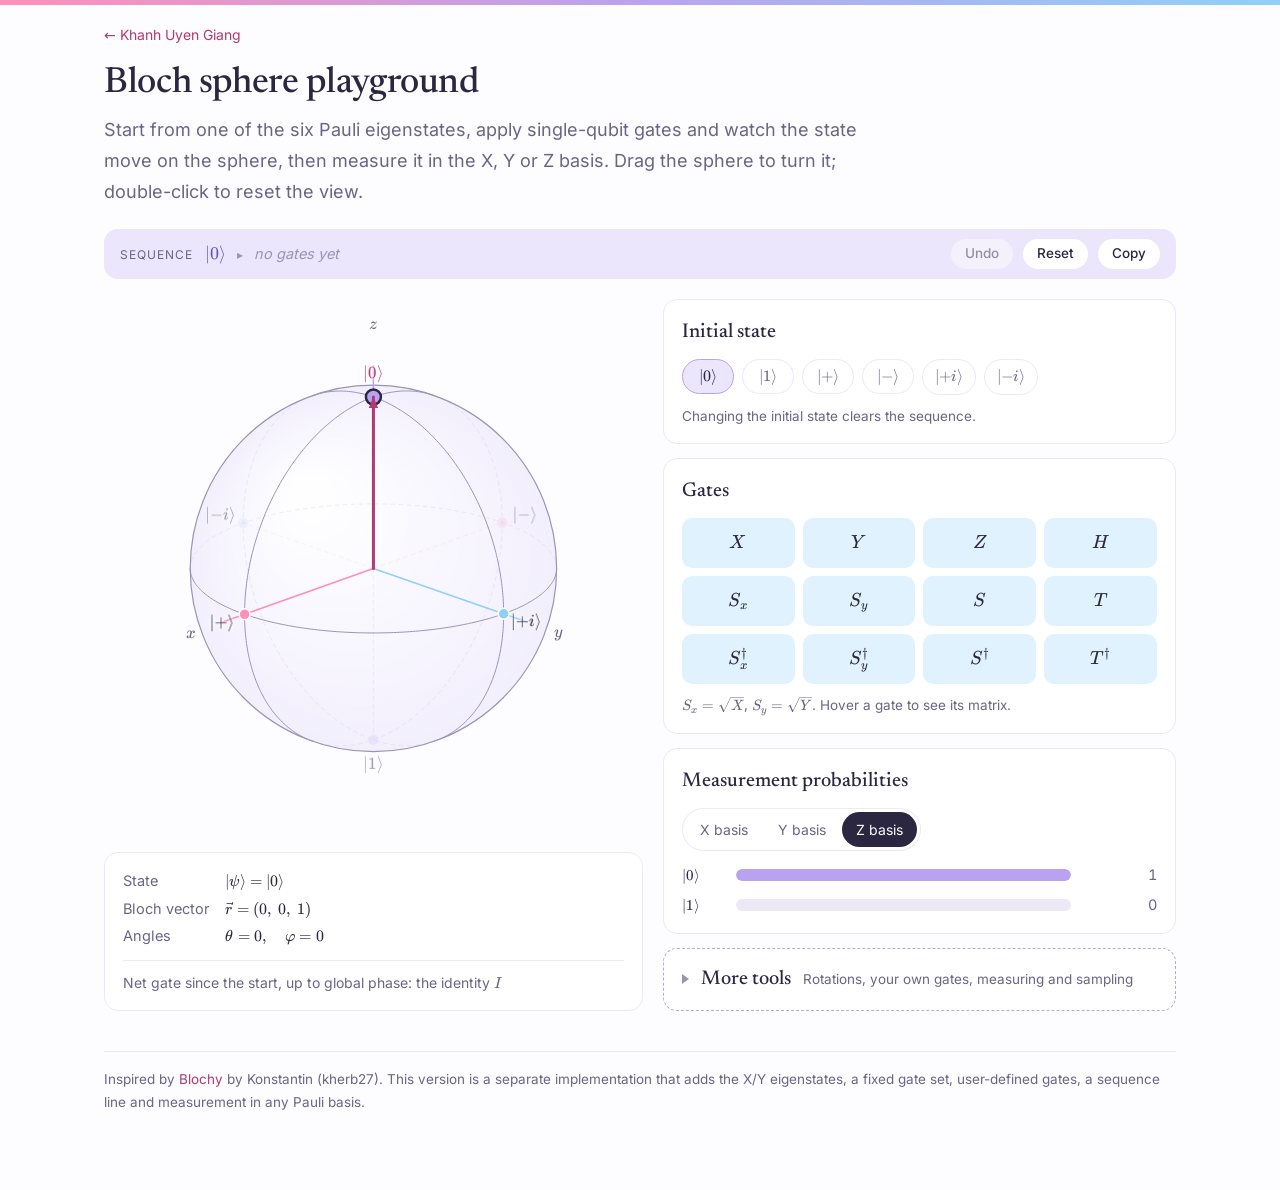
==== bloch/index.html @ 1d9f77c5 "feat: add bloch sphere playground" ====
<!doctype html>
<html lang="en">
<head>
  <meta charset="utf-8">
  <meta name="viewport" content="width=device-width, initial-scale=1">
  <title>Bloch Sphere Playground</title>
  <meta name="description" content="Interactive Bloch sphere: pick one of the six Pauli eigenstates, apply single-qubit gates and rotations, define your own gates, and measure in the X, Y or Z basis.">
  <link rel="icon" href="data:image/svg+xml,<svg xmlns='http://www.w3.org/2000/svg' viewBox='0 0 16 16'><rect width='16' height='16' rx='4' fill='%23ece6fc'/><circle cx='8' cy='8' r='3.5' fill='%23ff8fb8'/></svg>">
  <link rel="preload" href="../assets/fonts/inter-latin.woff2" as="font" type="font/woff2" crossorigin>
  <link rel="preload" href="../assets/fonts/newsreader-latin.woff2" as="font" type="font/woff2" crossorigin>
  <link rel="stylesheet" href="../assets/css/academic.css">
  <link rel="stylesheet" href="../assets/katex/katex.min.css">
  <link rel="stylesheet" href="bloch.css">
</head>
<body>
<main class="bloch">

  <header>
    <a class="back" href="../">← Khanh Uyen Giang</a>
    <h1>Bloch sphere playground</h1>
    <p class="lead">
      Start from one of the six Pauli eigenstates, apply single-qubit gates and watch the state move on the sphere,
      then measure it in the X, Y or Z basis. Drag the sphere to turn it; double-click to reset the view.
    </p>
  </header>

  <!-- ===== Sequence line ===== -->
  <section class="seq-bar" aria-label="Gate sequence">
    <div class="seq-line">
      <span class="seq-label">Sequence</span>
      <div class="seq" id="seq" role="status"></div>
    </div>
    <div class="row">
      <button class="btn secondary small" id="undo" type="button">Undo</button>
      <button class="btn secondary small" id="reset" type="button">Reset</button>
      <button class="btn secondary small" id="copy" type="button">Copy</button>
    </div>
  </section>

  <div class="layout-2">

    <!-- ===== Sphere and readout ===== -->
    <div class="sphere-col">
      <div class="sphere-wrap" id="sphere-wrap">
        <canvas id="sphere" role="img" aria-label="Bloch sphere showing the current qubit state. The state is also given as text below."></canvas>
      </div>
      <div class="panel readout">
        <dl class="params" id="readout"></dl>
        <p class="net" id="net"></p>
      </div>
    </div>

    <!-- ===== Controls ===== -->
    <div class="controls">

      <section class="panel">
        <h2>Initial state</h2>
        <div class="chips" id="init" role="radiogroup" aria-label="Initial state"></div>
        <p class="hint">Changing the initial state clears the sequence.</p>
      </section>

      <section class="panel">
        <h2>Gates</h2>
        <div class="gates" id="gates"></div>
        <div id="my-gates-wrap" hidden>
          <h3>Your gates</h3>
          <div class="gates" id="my-gates"></div>
        </div>
        <p class="hint"><span data-tex="S_x = \sqrt{X}"></span>, <span data-tex="S_y = \sqrt{Y}"></span>. Hover a gate to see its matrix.</p>
      </section>

      <section class="panel">
        <h2>Measurement probabilities</h2>
        <div class="seg" role="radiogroup" aria-label="Measurement basis" id="basis">
          <label><input type="radio" name="basis" value="X"> <span>X basis</span></label>
          <label><input type="radio" name="basis" value="Y"> <span>Y basis</span></label>
          <label><input type="radio" name="basis" value="Z" checked> <span>Z basis</span></label>
        </div>
        <div class="probs" id="probs"></div>
      </section>

      <!-- ===== More tools (collapsed by default) ===== -->
      <details class="more" id="more">
        <summary><h2>More tools</h2><span class="sub">Rotations, your own gates, measuring and sampling</span></summary>

        <section class="panel">
          <h3>Rotations</h3>
          <p class="hint"><span data-tex="R_{\hat n}(\theta) = e^{-i\theta\,\hat n\cdot\vec\sigma/2}"></span>, with <span data-tex="\theta"></span> in radians. Type expressions such as <code>pi/4</code>, <code>2pi/3</code> or <code>0.3</code>.</p>
          <div class="rots" id="rots"></div>
          <p class="err" id="rot-err" role="alert"></p>
        </section>

        <section class="panel" id="define">
          <h3>Define a gate</h3>
          <p class="hint">Saved gates are stored in this browser only. Entries accept complex expressions: <code>i</code>, <code>pi</code>, <code>sqrt(2)</code>, <code>exp(i pi/4)</code>, <code>1/√2</code>. Names may have a subscript and a dagger: <code>R_a</code> shows as <span data-tex="\mathrm{R}_{a}"></span>, <code>V†</code> as <span data-tex="V^\dagger"></span>.</p>
          <div class="row">
            <label class="field">Name <input id="g-name" maxlength="12" placeholder="e.g. sqrtT" autocomplete="off"></label>
          </div>
          <div class="seg" role="radiogroup" aria-label="Define gate by">
            <label><input type="radio" name="g-mode" value="matrix" checked> <span>Matrix</span></label>
            <label><input type="radio" name="g-mode" value="rot"> <span>Axis and angle</span></label>
          </div>
          <div id="g-matrix" class="matrix">
            <input id="m00" value="1" aria-label="Row 1, column 1">
            <input id="m01" value="0" aria-label="Row 1, column 2">
            <input id="m10" value="0" aria-label="Row 2, column 1">
            <input id="m11" value="exp(i pi/8)" aria-label="Row 2, column 2">
          </div>
          <div id="g-rot" class="axis" hidden>
            <label class="field"><span data-tex="n_x"></span> <input id="nx" value="1" aria-label="n_x"></label>
            <label class="field"><span data-tex="n_y"></span> <input id="ny" value="0" aria-label="n_y"></label>
            <label class="field"><span data-tex="n_z"></span> <input id="nz" value="1" aria-label="n_z"></label>
            <label class="field"><span data-tex="\theta"></span> <input id="ang" value="pi" aria-label="angle"></label>
          </div>
          <p class="err" id="g-err" role="alert"></p>
          <div class="row">
            <button class="btn small" id="g-save" type="button">Save gate</button>
            <button class="btn secondary small" id="g-try" type="button">Apply once</button>
          </div>
        </section>

        <section class="panel">
          <h3>Measure</h3>
          <p class="hint">Uses the basis chosen under Measurement probabilities, currently <span id="basis-now"></span>.</p>
          <div class="row">
            <button class="btn small" id="measure" type="button">Measure once (collapses)</button>
          </div>
          <div class="row shots-row">
            <label class="field">Shots <input id="shots" type="number" min="1" max="100000" value="1000"></label>
            <button class="btn secondary small" id="sample" type="button">Sample</button>
          </div>
          <div class="probs" id="counts"></div>
        </section>
      </details>

    </div>
  </div>

  <p class="credit">
    Inspired by <a href="https://github.com/kherb27/Blochy">Blochy</a> by Konstantin (kherb27).
    This version is a separate implementation that adds the X/Y eigenstates, a fixed gate set, user-defined gates, a sequence line and measurement in any Pauli basis.
  </p>
</main>

<script src="../assets/katex/katex.min.js"></script>
<script src="bloch.js"></script>
</body>
</html>
---- assets/css/academic.css ----
/* Academic homepage: calm, typographic, with pastel pink / lavender / blue accents. */

/* Self-hosted fonts (no third-party requests). Inter limited to weights 400-600, Newsreader to 400-500, the only ones used. */
@font-face { font-family: "Inter"; font-style: normal; font-weight: 400 600; font-display: swap;
  src: url(../fonts/inter-vietnamese.woff2) format("woff2");
  unicode-range: U+0102-0103, U+0110-0111, U+0128-0129, U+0168-0169, U+01A0-01A1, U+01AF-01B0, U+0300-0301, U+0303-0304, U+0308-0309, U+0323, U+0329, U+1EA0-1EF9, U+20AB; }
@font-face { font-family: "Inter"; font-style: normal; font-weight: 400 600; font-display: swap;
  src: url(../fonts/inter-latin-ext.woff2) format("woff2");
  unicode-range: U+0100-02BA, U+02BD-02C5, U+02C7-02CC, U+02CE-02D7, U+02DD-02FF, U+0304, U+0308, U+0329, U+1D00-1DBF, U+1E00-1E9F, U+1EF2-1EFF, U+2020, U+20A0-20AB, U+20AD-20C4, U+2113, U+2C60-2C7F, U+A720-A7FF; }
@font-face { font-family: "Inter"; font-style: normal; font-weight: 400 600; font-display: swap;
  src: url(../fonts/inter-latin.woff2) format("woff2");
  unicode-range: U+0000-00FF, U+0131, U+0152-0153, U+02BB-02BC, U+02C6, U+02DA, U+02DC, U+0304, U+0308, U+0329, U+2000-206F, U+20AC, U+2122, U+2191, U+2193, U+2212, U+2215, U+FEFF, U+FFFD; }
@font-face { font-family: "Newsreader"; font-style: normal; font-weight: 400 500; font-display: swap;
  src: url(../fonts/newsreader-vietnamese.woff2) format("woff2");
  unicode-range: U+0102-0103, U+0110-0111, U+0128-0129, U+0168-0169, U+01A0-01A1, U+01AF-01B0, U+0300-0301, U+0303-0304, U+0308-0309, U+0323, U+0329, U+1EA0-1EF9, U+20AB; }
@font-face { font-family: "Newsreader"; font-style: normal; font-weight: 400 500; font-display: swap;
  src: url(../fonts/newsreader-latin-ext.woff2) format("woff2");
  unicode-range: U+0100-02BA, U+02BD-02C5, U+02C7-02CC, U+02CE-02D7, U+02DD-02FF, U+0304, U+0308, U+0329, U+1D00-1DBF, U+1E00-1E9F, U+1EF2-1EFF, U+2020, U+20A0-20AB, U+20AD-20C4, U+2113, U+2C60-2C7F, U+A720-A7FF; }
@font-face { font-family: "Newsreader"; font-style: normal; font-weight: 400 500; font-display: swap;
  src: url(../fonts/newsreader-latin.woff2) format("woff2");
  unicode-range: U+0000-00FF, U+0131, U+0152-0153, U+02BB-02BC, U+02C6, U+02DA, U+02DC, U+0304, U+0308, U+0329, U+2000-206F, U+20AC, U+2122, U+2191, U+2193, U+2212, U+2215, U+FEFF, U+FFFD; }

:root {
  --bg: #fdfcff;
  --surface: #ffffff;
  --ink: #2b2740;
  --muted: #6b6585;
  --faint: #9a94b3;
  --line: #ece8f6;

  --pink: #fde6f0;
  --lavender: #ece6fc;
  --blue: #e0f2fd;
  --pink-strong: #ff8fb8;
  --lavender-strong: #b9a3f0;
  --blue-strong: #8fd0fa;

  --accent: #b03a72;        /* links, readable pink */
  --accent-2: #6a55b5;      /* headings detail, lavender ink */

  --serif: "Newsreader", Georgia, "Times New Roman", serif;
  --sans: "Inter", system-ui, -apple-system, "Segoe UI", sans-serif;
  --radius: 14px;
}

@media (prefers-color-scheme: dark) {
  :root {
    --bg: #17142a;
    --surface: #1f1b36;
    --ink: #eeeaff;
    --muted: #b4acd6;
    --faint: #8a82ad;
    --line: #2f2950;
    --pink: #3a2342;
    --lavender: #2c2552;
    --blue: #1d2d47;
    --accent: #ff9ec3;
    --accent-2: #c5b4ff;
    color-scheme: dark;
  }
}

* { box-sizing: border-box; }
html { scroll-behavior: smooth; }
body {
  margin: 0;
  background: var(--bg);
  color: var(--ink);
  font: 400 16px/1.65 var(--sans);
  -webkit-font-smoothing: antialiased;
}

/* signature: a thin pastel band across the top, echoing the playground's three colour bands */
body::before {
  content: "";
  display: block;
  height: 5px;
  background: linear-gradient(90deg, var(--pink-strong), var(--lavender-strong), var(--blue-strong));
}

a { color: var(--accent); text-decoration: none; }
a:hover { text-decoration: underline; text-underline-offset: 3px; }
:focus-visible { outline: 2px solid var(--accent-2); outline-offset: 2px; border-radius: 4px; }

h1, h2, h3 { font-family: var(--serif); font-weight: 500; margin: 0; }
p { margin: 0 0 1em; }

/* ---------- top nav ---------- */
.topnav {
  max-width: 1080px; margin: 0 auto; padding: 18px 24px;
  display: flex; align-items: center; justify-content: space-between; gap: 16px;
}
.topnav .brand { font-family: var(--serif); font-size: 20px; color: var(--ink); }
.topnav ul { display: flex; flex-wrap: wrap; gap: 4px 20px; list-style: none; margin: 0; padding: 0; font-size: 14px; }
.topnav ul a { color: var(--muted); }
.topnav ul a:hover { color: var(--accent); text-decoration: none; }
.topnav .play-link {
  color: var(--accent); background: var(--pink); padding: 4px 12px; border-radius: 999px; font-weight: 500;
}
.topnav .play-link:hover { background: var(--lavender); }

/* ---------- layout ---------- */
.layout {
  max-width: 1080px; margin: 0 auto; padding: 24px 24px 80px;
  display: grid; grid-template-columns: 290px 1fr; gap: 64px; align-items: start;
}

/* ---------- profile sidebar ---------- */
.profile { position: sticky; top: 24px; }
.avatar {
  width: 148px; height: 148px; border-radius: 50%;
  display: grid; place-items: center; overflow: hidden;
  background: linear-gradient(135deg, var(--pink), var(--lavender) 50%, var(--blue));
  font: 500 44px/1 var(--serif); color: var(--accent-2);
  box-shadow: 0 0 0 6px var(--bg), 0 0 0 7px var(--line);
  margin-bottom: 24px;
}
.avatar img { width: 100%; height: 100%; object-fit: cover; }
.profile h1 { font-size: 34px; line-height: 1.15; letter-spacing: -0.01em; }
.profile .role { color: var(--muted); margin: 8px 0 4px; font-size: 15px; line-height: 1.5; }
.profile .role a { color: inherit; border-bottom: 1px solid var(--line); }
.profile .role a:hover { color: var(--accent); text-decoration: none; }

.links { list-style: none; padding: 0; margin: 24px 0 0; display: grid; gap: 2px; }
.links a {
  display: flex; align-items: center; gap: 12px; padding: 7px 10px; margin-inline: -10px;
  border-radius: 10px; color: var(--ink); font-size: 14.5px;
}
.links a:hover { background: var(--lavender); text-decoration: none; }
.links svg { width: 18px; height: 18px; flex: none; color: var(--accent-2); }
.links .placeholder { color: var(--faint); }

.cv-btn {
  display: inline-flex; align-items: center; gap: 8px; margin-top: 20px;
  padding: 10px 18px; border-radius: 999px; font-weight: 500; font-size: 14.5px;
  background: var(--ink); color: var(--bg);
}
.cv-btn:hover { background: var(--accent); color: #fff; text-decoration: none; }
.cv-btn svg { width: 16px; height: 16px; }

/* tooltip: add data-tip="..." to any element */
[data-tip] { position: relative; }
[data-tip]::after {
  content: attr(data-tip); position: absolute; left: 50%; bottom: calc(100% + 8px); transform: translate(-50%, 4px);
  padding: 5px 10px; border-radius: 8px; white-space: nowrap; font-size: 13px; font-weight: 500;
  background: var(--ink); color: var(--bg); box-shadow: 0 4px 14px rgba(0,0,0,.15);
  opacity: 0; pointer-events: none; transition: opacity .15s, transform .15s;
}
[data-tip]:hover::after, [data-tip]:focus-visible::after { opacity: 1; transform: translate(-50%, 0); }

/* ---------- main content ---------- */
main section { padding: 8px 0 40px; scroll-margin-top: 24px; }
main section + section { border-top: 1px solid var(--line); padding-top: 40px; }
main h2 {
  font-size: 26px; margin-bottom: 20px;
  display: flex; align-items: center; gap: 12px;
}
main h2::before {
  content: ""; width: 10px; height: 10px; border-radius: 3px; flex: none;
  background: var(--dot, var(--lavender-strong));
}
#news h2 { --dot: var(--pink-strong); }
#publications h2 { --dot: var(--blue-strong); }
#demo h2 { --dot: var(--blue-strong); }
#docs h2 { --dot: var(--pink-strong); }
#education h2 { --dot: var(--pink-strong); }
#more h2 { --dot: var(--blue-strong); }

.lead { font-size: 18px; line-height: 1.7; }
.lead strong { font-weight: 600; }

.tags { display: flex; flex-wrap: wrap; gap: 8px; margin: 20px 0 0; padding: 0; list-style: none; }
.tags li { padding: 4px 12px; border-radius: 999px; font-size: 13.5px; color: var(--ink); }
.tags li:nth-child(3n+1) { background: var(--pink); }
.tags li:nth-child(3n+2) { background: var(--lavender); }
.tags li:nth-child(3n) { background: var(--blue); }

/* news */
.news { list-style: none; margin: 0; padding: 0; display: grid; gap: 10px; }
.news li { display: grid; grid-template-columns: 92px 1fr; gap: 16px; font-size: 15px; }
.news time { color: var(--faint); font-variant-numeric: tabular-nums; font-size: 14px; padding-top: 1px; }

/* publications */
.pubs { list-style: none; margin: 0; padding: 0; display: grid; gap: 14px; }
.pub {
  padding: 18px 20px; border-radius: var(--radius); background: var(--surface);
  border: 1px solid var(--line); transition: border-color .2s, transform .2s;
}
.pub:hover { border-color: var(--lavender-strong); transform: translateY(-1px); }
.pub .title { font-family: var(--serif); font-size: 19px; line-height: 1.35; color: var(--ink); }
.pub .authors { color: var(--muted); font-size: 14.5px; margin-top: 4px; }
.pub .authors b { color: var(--ink); font-weight: 600; }
.pub .meta { display: flex; flex-wrap: wrap; gap: 8px; margin-top: 10px; font-size: 13px; }
.pub .meta span, .pub .meta a { padding: 2px 10px; border-radius: 999px; }
.pub .meta span { background: var(--lavender); color: var(--accent-2); }
.pub .meta a { background: var(--blue); }
.docs { margin-top: 16px; }
.pub .meta a.primary { background: var(--pink-strong); color: #2b2740; font-weight: 600; }
.note { color: var(--faint); font-size: 14px; margin-top: 14px; }

/* timeline entries (experience / education) */
.entries { list-style: none; margin: 0; padding: 0; display: grid; gap: 26px; }
.entry { display: grid; grid-template-columns: 1fr auto; gap: 2px 16px; }
.entry h3 { font-size: 19px; line-height: 1.35; }
.entry .when { color: var(--faint); font-size: 14px; white-space: nowrap; font-variant-numeric: tabular-nums; padding-top: 3px; }
.entry .where { grid-column: 1 / -1; color: var(--muted); font-size: 14.5px; }
.entry ul { grid-column: 1 / -1; margin: 8px 0 0; padding-left: 18px; font-size: 15px; color: var(--ink); }
.entry ul li { margin-bottom: 4px; }
.entry ul li::marker { color: var(--lavender-strong); }

/* small columns: awards, skills, languages... */
.cols { display: grid; grid-template-columns: repeat(auto-fit, minmax(200px, 1fr)); gap: 24px 32px; }
.cols h3 { font-family: var(--sans); font-size: 12px; font-weight: 600; letter-spacing: .1em; text-transform: uppercase; color: var(--faint); margin-bottom: 8px; }
.cols ul { list-style: none; margin: 0; padding: 0; font-size: 15px; display: grid; gap: 4px; }
.cols .sub { color: var(--muted); font-size: 13.5px; }

/* playground teaser card */
.teaser {
  display: flex; align-items: center; justify-content: space-between; gap: 20px; flex-wrap: wrap;
  margin-top: 8px; padding: 22px 24px; border-radius: var(--radius);
  background: linear-gradient(120deg, var(--pink), var(--lavender) 55%, var(--blue));
  color: var(--ink);
}
.teaser:hover { text-decoration: none; }
.teaser strong { font-family: var(--serif); font-weight: 500; font-size: 20px; display: block; }
.teaser span { color: var(--muted); font-size: 14.5px; }
.teaser .go { font-weight: 500; color: var(--accent); white-space: nowrap; }
.teaser:hover .go { transform: translateX(3px); }
.teaser .go { transition: transform .2s; }

footer {
  max-width: 1080px; margin: 0 auto; padding: 24px; color: var(--faint); font-size: 13px;
  display: flex; justify-content: space-between; flex-wrap: wrap; gap: 8px; border-top: 1px solid var(--line);
}
footer a { color: var(--muted); }

/* ---------- responsive ---------- */
@media (max-width: 860px) {
  .layout { grid-template-columns: 1fr; gap: 40px; padding-top: 8px; }
  .profile { position: static; }
  .links { grid-template-columns: repeat(auto-fill, minmax(170px, 1fr)); }
  .topnav ul li:not(:last-child) { display: none; }
}
@media (max-width: 480px) {
  .topnav, .layout, footer { padding-inline: 16px; }
  .avatar { width: 116px; height: 116px; font-size: 36px; }
  .links { grid-template-columns: 1fr; }
  .profile h1 { font-size: 30px; }
  .news li { grid-template-columns: 1fr; gap: 0; }
  .entry { grid-template-columns: 1fr; }
  .entry .when { padding-top: 0; }
}
@media (prefers-reduced-motion: reduce) {
  html { scroll-behavior: auto; }
  .pub, .teaser .go { transition: none; }
}
---- bloch/bloch.css ----
/* Bloch sphere playground, on top of assets/css/academic.css (fonts, colour tokens). */

[hidden] { display: none !important; }

.bloch { max-width: 1120px; margin: 0 auto; padding: 8px 24px 64px; }
.bloch header { margin: 8px 0 22px; }
.bloch header h1 { font-size: 36px; line-height: 1.15; letter-spacing: -0.01em; margin-bottom: 10px; }
.bloch header .back { font-size: 14px; display: inline-block; margin-bottom: 18px; }
.bloch .lead { color: var(--muted); max-width: 70ch; }
.bloch h2 { font-size: 20px; margin: 0 0 10px; display: inline; }
.bloch section.panel h2 { display: block; }
.bloch h3 { font-size: 15px; font-family: var(--sans); font-weight: 600; margin: 14px 0 8px; color: var(--muted); }
.bloch .hint { color: var(--muted); font-size: 13.5px; margin: 10px 0 0; }
.bloch code { font-size: 0.92em; }

/* ---------- buttons ---------- */
.btn {
  display: inline-flex; align-items: center; gap: 8px; cursor: pointer;
  padding: 10px 18px; border-radius: 999px; border: 0; font: 500 14.5px/1 var(--sans);
  background: var(--ink); color: var(--bg);
}
.btn:hover { background: var(--accent); color: #fff; }
.btn.secondary { background: var(--lavender); color: var(--ink); }
.btn.secondary:hover { background: var(--pink); color: var(--ink); }
.btn.small { padding: 8px 14px; font-size: 13.5px; }
.btn:disabled { opacity: 0.45; cursor: not-allowed; }
.btn:focus-visible { outline: 2px solid var(--accent-2); outline-offset: 2px; }
.row { display: flex; flex-wrap: wrap; align-items: center; gap: 8px 10px; margin-top: 12px; }

.panel {
  background: var(--surface); border: 1px solid var(--line); border-radius: var(--radius);
  padding: 16px 18px;
}

/* ---------- sequence bar ---------- */
.seq-bar {
  display: flex; flex-wrap: wrap; align-items: center; justify-content: space-between; gap: 6px 16px;
  background: var(--lavender); border-radius: var(--radius); padding: 10px 16px; margin-bottom: 20px;
}
.seq-bar .row { margin-top: 0; }
.seq-bar .btn.secondary { background: var(--surface); }
.seq-bar .btn.secondary:hover { background: var(--pink); }
.seq-line { display: flex; align-items: baseline; gap: 12px; min-width: 0; flex: 1 1 320px; }
.seq-label { font-size: 12px; text-transform: uppercase; letter-spacing: 0.08em; color: var(--muted); flex: none; }
.seq { font-size: 16px; line-height: 1.7; color: var(--ink); display: flex; flex-wrap: wrap; align-items: baseline; gap: 2px 0.7em; }
.seq .init { color: var(--accent-2); }
.seq .arrow { color: var(--faint); font-size: 12px; }
.seq .meas { color: var(--accent); }
.seq .empty { color: var(--faint); font-style: italic; font-size: 14.5px; }

/* ---------- layout ---------- */
.layout-2 { display: grid; grid-template-columns: minmax(0, 1.05fr) minmax(0, 1fr); gap: 20px; align-items: start; }
.sphere-col { position: sticky; top: 16px; display: grid; gap: 14px; }
.controls { display: grid; gap: 14px; }
@media (max-width: 820px) {
  .layout-2 { grid-template-columns: minmax(0, 1fr); }
  .sphere-col { position: static; }
  .bloch { padding: 8px 16px 48px; }
  .bloch header h1 { font-size: 28px; }
}

.sphere-wrap { width: 100%; aspect-ratio: 1 / 1; max-width: 560px; margin: 0 auto; }
.sphere-wrap canvas { width: 100%; height: 100%; display: block; touch-action: none; cursor: grab; }
.sphere-wrap canvas:active { cursor: grabbing; }

dl.params { display: grid; grid-template-columns: auto 1fr; gap: 4px 16px; margin: 0; font-size: 14.5px; }
dl.params dt { color: var(--muted); }
dl.params dd { margin: 0; font-variant-numeric: tabular-nums; word-break: break-word; }
.net { margin: 12px 0 0; padding-top: 10px; border-top: 1px solid var(--line); font-size: 14px; color: var(--muted); }
.net strong { color: var(--ink); font-weight: 600; }

/* ---------- chips, segmented controls ---------- */
.chips { display: flex; flex-wrap: wrap; gap: 8px; }
.chip { position: relative; }
.chip input { position: absolute; opacity: 0; width: 1px; height: 1px; }
.chip > span {
  display: inline-flex; align-items: center; justify-content: center; min-width: 52px; cursor: pointer; user-select: none;
  padding: 7px 12px; border-radius: 999px; font-size: 15px;
  border: 1px solid var(--line); color: var(--muted); background: var(--surface);
}
.chip > input:checked + span { color: var(--ink); background: var(--lavender); border-color: var(--lavender-strong); font-weight: 600; }
.chip > input:focus-visible + span { outline: 2px solid var(--accent-2); outline-offset: 2px; }

.seg { display: inline-flex; border: 1px solid var(--line); border-radius: 999px; padding: 3px; gap: 2px; margin-top: 12px; }
.seg label { position: relative; }
.seg input { position: absolute; opacity: 0; width: 1px; height: 1px; }
.seg label > span { display: inline-block; padding: 6px 14px; border-radius: 999px; cursor: pointer; font-size: 14px; color: var(--muted); }
.seg input:checked + span { background: var(--ink); color: var(--bg); }
.seg input:focus-visible + span { outline: 2px solid var(--accent-2); outline-offset: 1px; }
#basis { margin-top: 0; }

/* ---------- gate grid ---------- */
.gates { display: grid; grid-template-columns: repeat(auto-fill, minmax(62px, 1fr)); gap: 8px; }
#gates { grid-template-columns: repeat(4, minmax(0, 1fr)); }
.gate {
  font: 500 16px/1 var(--sans); padding: 12px 6px; border-radius: 10px; cursor: pointer;
  background: var(--blue); color: var(--ink); border: 1px solid transparent; position: relative;
}
.gate:hover { border-color: var(--blue-strong); }
.gate:focus-visible { outline: 2px solid var(--accent-2); outline-offset: 2px; }
.gate.mine { background: var(--pink); }
.gate.mine:hover { border-color: var(--pink-strong); }
.gate .del {
  position: absolute; top: -7px; right: -7px; width: 20px; height: 20px; border-radius: 50%;
  border: 1px solid var(--line); background: var(--surface); color: var(--muted);
  font: 13px/18px var(--sans); text-align: center; cursor: pointer; padding: 0;
}
.gate .del:hover { color: var(--accent); border-color: var(--accent); }

/* ---------- rotations ---------- */
.rots { display: grid; gap: 8px; margin-top: 12px; }
.rot { display: grid; grid-template-columns: 48px minmax(0, 1fr) auto; align-items: center; gap: 8px; }
.rot .name { font-weight: 600; }

input:not([type=radio]) {
  font: 15px var(--sans); color: var(--ink); background: var(--bg);
  border: 1px solid var(--line); border-radius: 8px; padding: 7px 10px; min-width: 0; width: 100%;
}
input:not([type=radio]):focus { outline: 2px solid var(--lavender-strong); outline-offset: 0; border-color: transparent; }
input.bad { border-color: var(--accent); }
.field { display: grid; gap: 4px; font-size: 13.5px; color: var(--muted); }
.matrix { display: grid; grid-template-columns: 1fr 1fr; gap: 8px; margin-top: 12px; padding: 8px 12px;
  border-left: 2px solid var(--ink); border-right: 2px solid var(--ink); border-radius: 6px; }
.axis { display: grid; grid-template-columns: repeat(4, minmax(0, 1fr)); gap: 8px; margin-top: 12px; }
.err { color: var(--accent); font-size: 13.5px; margin: 8px 0 0; min-height: 0; }
.err:empty { display: none; }

/* ---------- probabilities ---------- */
.probs { display: grid; gap: 6px; margin-top: 12px; }
.probs:empty { display: none; }
.prob { display: grid; grid-template-columns: 44px minmax(0, 1fr) 76px; align-items: center; gap: 10px; font-size: 14.5px; }
.prob .bar { height: 12px; background: var(--line); border-radius: 999px; overflow: hidden; }
.prob .bar i { display: block; height: 100%; background: var(--lavender-strong); border-radius: 999px; transition: width .25s; }
.prob .bar.alt i { background: var(--pink-strong); }
.prob .v { text-align: right; font-variant-numeric: tabular-nums; color: var(--muted); }
.shots-row .field { grid-template-columns: auto 110px; align-items: center; gap: 8px; }
.outcome { font-size: 14px; color: var(--muted); }

.credit { margin-top: 40px; padding-top: 16px; border-top: 1px solid var(--line); font-size: 13.5px; color: var(--muted); }

/* ---------- typeset math ---------- */
.katex { font-size: 1.12em; }
.gate .katex { font-size: 1.2em; }
.chip .katex { font-size: 1.05em; }
dl.params dd .katex { font-size: 1.1em; }
dl.params dd .expand { color: var(--faint); margin-left: 0.4em; }
.prob .katex { font-size: 1.02em; }

/* ket and axis labels laid over the sphere canvas */
.sphere-wrap { position: relative; }
.sphere-labels { position: absolute; inset: 0; pointer-events: none; }
.sphere-labels > span { position: absolute; left: 0; top: 0; white-space: nowrap; will-change: transform; line-height: 1;
  text-shadow: 0 0 3px var(--bg), 0 0 3px var(--bg), 0 0 6px var(--bg); }
.slabel { color: var(--ink); font-size: 15px; }
.slabel.back { opacity: 0.45; }
.slabel.init { font-weight: 600; }
.slabel.here { color: var(--accent); }
.alabel { color: var(--muted); font-size: 15px; }
.alabel.back { opacity: 0.5; }

/* ---------- "More tools" (collapsed by default) ---------- */
details.more > summary {
  cursor: pointer; list-style: none; display: flex; flex-wrap: wrap; align-items: baseline; gap: 4px 12px;
  padding: 14px 18px; border-radius: var(--radius); border: 1px dashed var(--lavender-strong); background: var(--surface);
}
details.more > summary::-webkit-details-marker { display: none; }
details.more > summary h2 { margin: 0; }
details.more > summary::before {
  content: ""; align-self: center; width: 0; height: 0; transition: transform .15s;
  border-left: 7px solid var(--faint); border-top: 5px solid transparent; border-bottom: 5px solid transparent;
}
details.more[open] > summary::before { transform: rotate(90deg); }
details.more > summary .sub { color: var(--muted); font-size: 13.5px; }
details.more > summary:hover { border-color: var(--accent-2); }
details.more > summary:focus-visible { outline: 2px solid var(--accent-2); outline-offset: 2px; }
details.more > .panel { margin-top: 14px; }
.more .panel > h3 { font: 500 20px/1.3 var(--serif); color: var(--ink); margin: 0 0 10px; }
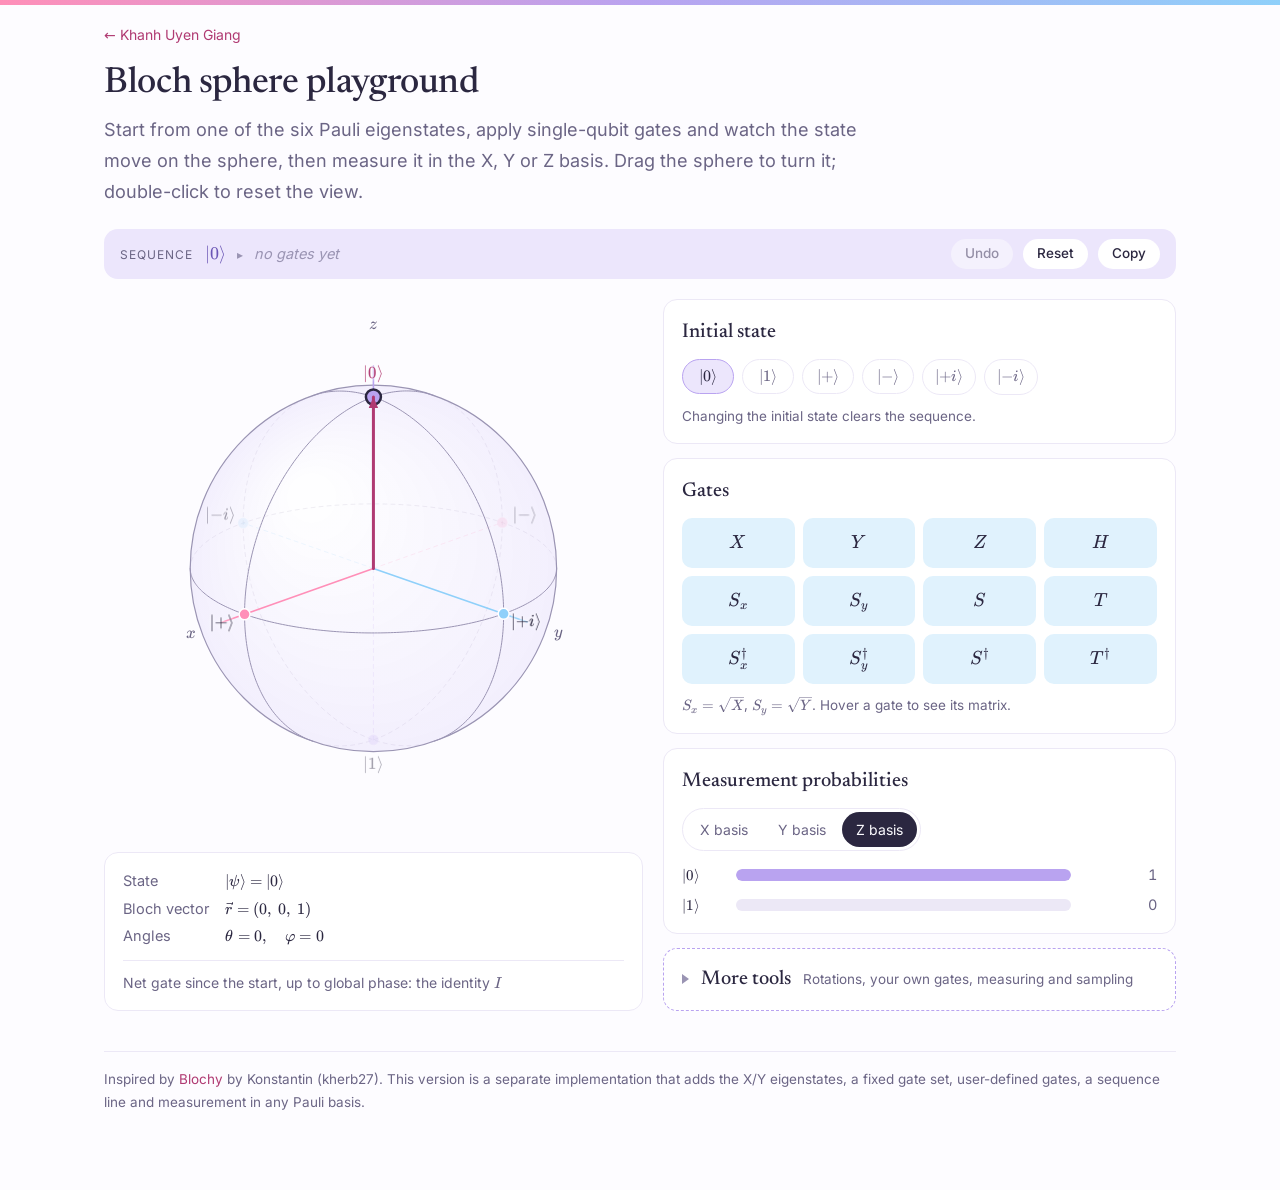
==== commit d3dcb196: "feat: add more training data to the qsq demo" ====
--- a/bloch/index.html
+++ b/bloch/index.html
@@ -5,7 +5,10 @@
   <meta name="viewport" content="width=device-width, initial-scale=1">
   <title>Bloch Sphere Playground</title>
   <meta name="description" content="Interactive Bloch sphere: pick one of the six Pauli eigenstates, apply single-qubit gates and rotations, define your own gates, and measure in the X, Y or Z basis.">
-  <link rel="icon" href="data:image/svg+xml,<svg xmlns='http://www.w3.org/2000/svg' viewBox='0 0 16 16'><rect width='16' height='16' rx='4' fill='%23ece6fc'/><circle cx='8' cy='8' r='3.5' fill='%23ff8fb8'/></svg>">
+  <link rel="icon" href="/favicon.svg" type="image/svg+xml">
+  <link rel="icon" href="/favicon-96x96.png" sizes="96x96" type="image/png">
+  <link rel="icon" href="/favicon.ico" sizes="48x48">
+  <link rel="apple-touch-icon" href="/apple-touch-icon.png">
   <link rel="preload" href="../assets/fonts/inter-latin.woff2" as="font" type="font/woff2" crossorigin>
   <link rel="preload" href="../assets/fonts/newsreader-latin.woff2" as="font" type="font/woff2" crossorigin>
   <link rel="stylesheet" href="../assets/css/academic.css">
@@ -31,6 +34,7 @@
       <div class="seq" id="seq" role="status"></div>
     </div>
     <div class="row">
+      <span class="copy-msg" id="copy-msg" role="status" aria-live="polite"></span>
       <button class="btn secondary small" id="undo" type="button">Undo</button>
       <button class="btn secondary small" id="reset" type="button">Reset</button>
       <button class="btn secondary small" id="copy" type="button">Copy</button>
--- a/bloch/bloch.css
+++ b/bloch/bloch.css
@@ -38,6 +38,18 @@
   background: var(--lavender); border-radius: var(--radius); padding: 10px 16px; margin-bottom: 20px;
 }
 .seq-bar .row { margin-top: 0; }
+.seq-bar .row { position: relative; }
+/* Out of flow, so showing a message never moves the buttons. */
+.copy-msg {
+  position: absolute; right: 100%; top: 50%; transform: translateY(-50%); margin-right: 12px;
+  white-space: nowrap; pointer-events: none; padding: 2px 8px; border-radius: 999px;
+  background: var(--lavender); font-size: 13px; color: var(--muted); font-style: italic;
+  opacity: 0; transition: opacity 0.25s;
+}
+.copy-msg.show { opacity: 1; }
+@media (max-width: 640px) {
+  .copy-msg { right: auto; left: 0; top: 100%; transform: none; margin: 4px 0 0; white-space: normal; }
+}
 .seq-bar .btn.secondary { background: var(--surface); }
 .seq-bar .btn.secondary:hover { background: var(--pink); }
 .seq-line { display: flex; align-items: baseline; gap: 12px; min-width: 0; flex: 1 1 320px; }
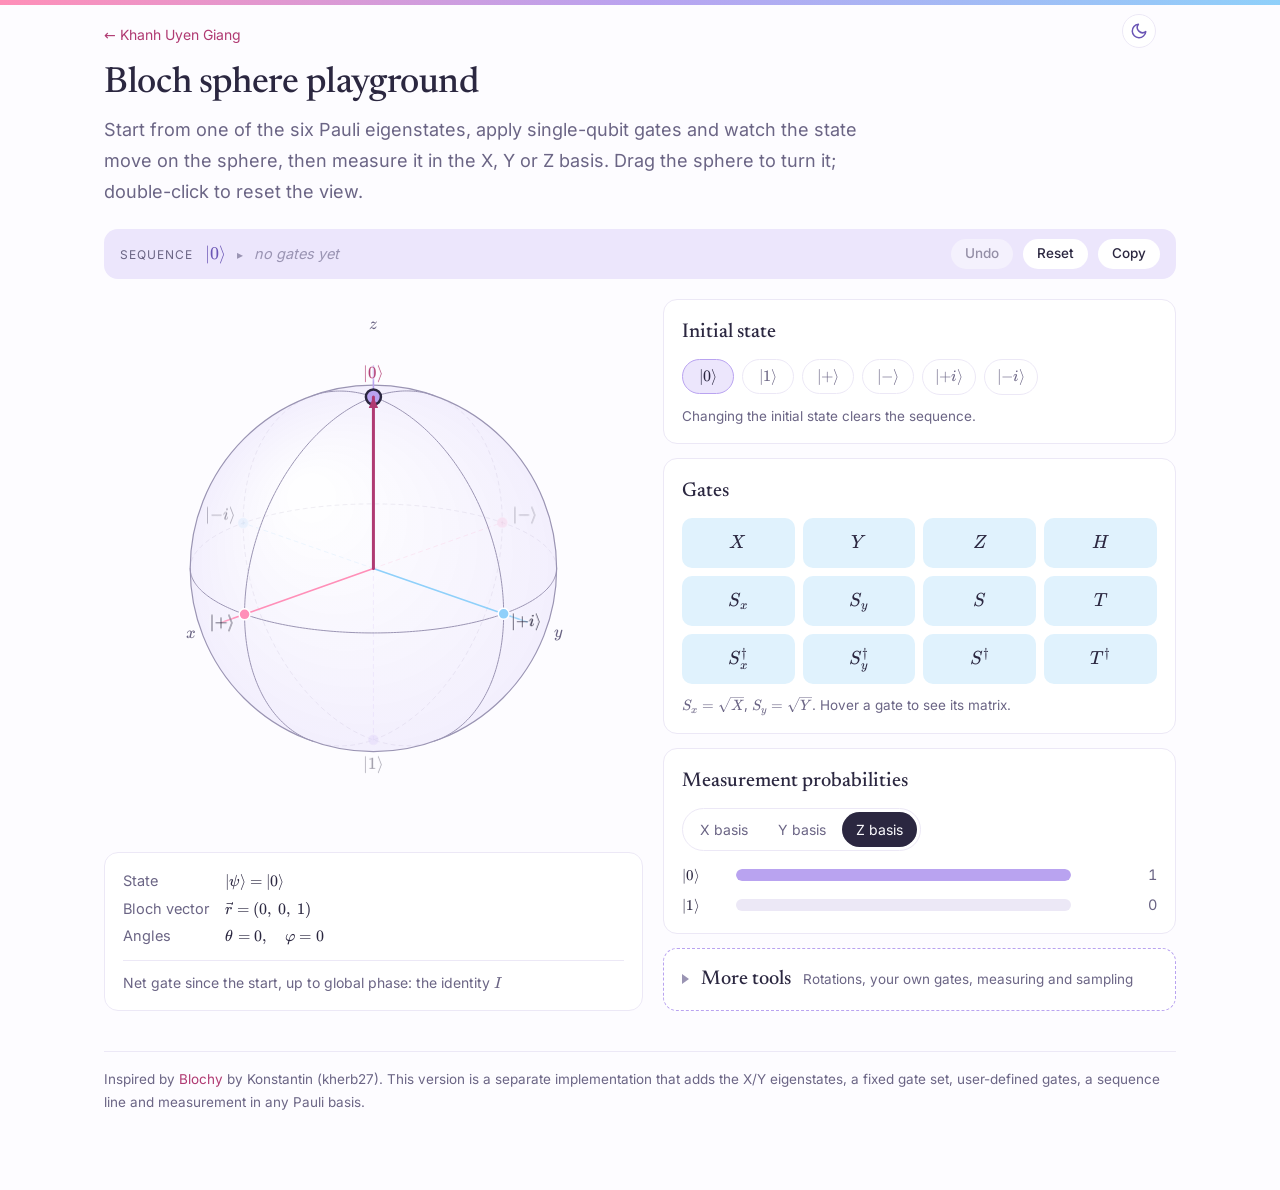
==== commit 3ecfaf1e: "design: minor description and stylistic changes" ====
--- a/bloch/index.html
+++ b/bloch/index.html
@@ -12,6 +12,7 @@
   <link rel="preload" href="../assets/fonts/inter-latin.woff2" as="font" type="font/woff2" crossorigin>
   <link rel="preload" href="../assets/fonts/newsreader-latin.woff2" as="font" type="font/woff2" crossorigin>
   <link rel="stylesheet" href="../assets/css/academic.css">
+  <script src="../assets/theme.js"></script>
   <link rel="stylesheet" href="../assets/katex/katex.min.css">
   <link rel="stylesheet" href="bloch.css">
 </head>
--- a/assets/css/academic.css
+++ b/assets/css/academic.css
@@ -44,7 +44,7 @@
 }
 
 @media (prefers-color-scheme: dark) {
-  :root {
+  :root:not([data-theme="light"]) {
     --bg: #17142a;
     --surface: #1f1b36;
     --ink: #eeeaff;
@@ -59,6 +59,20 @@
     color-scheme: dark;
   }
 }
+:root[data-theme="dark"] {
+    --bg: #17142a;
+    --surface: #1f1b36;
+    --ink: #eeeaff;
+    --muted: #b4acd6;
+    --faint: #8a82ad;
+    --line: #2f2950;
+    --pink: #3a2342;
+    --lavender: #2c2552;
+    --blue: #1d2d47;
+    --accent: #ff9ec3;
+    --accent-2: #c5b4ff;
+    color-scheme: dark;
+  }
 
 * { box-sizing: border-box; }
 html { scroll-behavior: smooth; }
@@ -254,3 +268,18 @@
   html { scroll-behavior: auto; }
   .pub, .teaser .go { transition: none; }
 }
+
+/* ---------- light / dark switch (injected by assets/theme.js) ---------- */
+.theme-toggle {
+  display: inline-grid; place-items: center; width: 34px; height: 34px; padding: 0; cursor: pointer;
+  border-radius: 50%; border: 1px solid var(--line); background: var(--surface); color: var(--accent-2);
+}
+.theme-toggle:hover { background: var(--lavender); }
+.theme-toggle svg { width: 18px; height: 18px; }
+.theme-toggle .sun { display: none; }
+:root[data-resolved="dark"] .theme-toggle .sun { display: block; }
+:root[data-resolved="dark"] .theme-toggle .moon { display: none; }
+.topnav .theme-toggle { flex: none; }
+/* sub-pages: align with the right edge of the 1080px text column, not the viewport corner */
+.theme-toggle.floating { position: absolute; top: 14px; right: max(16px, calc((100% - var(--col-w, 1080px)) / 2 + 24px)); z-index: 10; }
+body { position: relative; }
